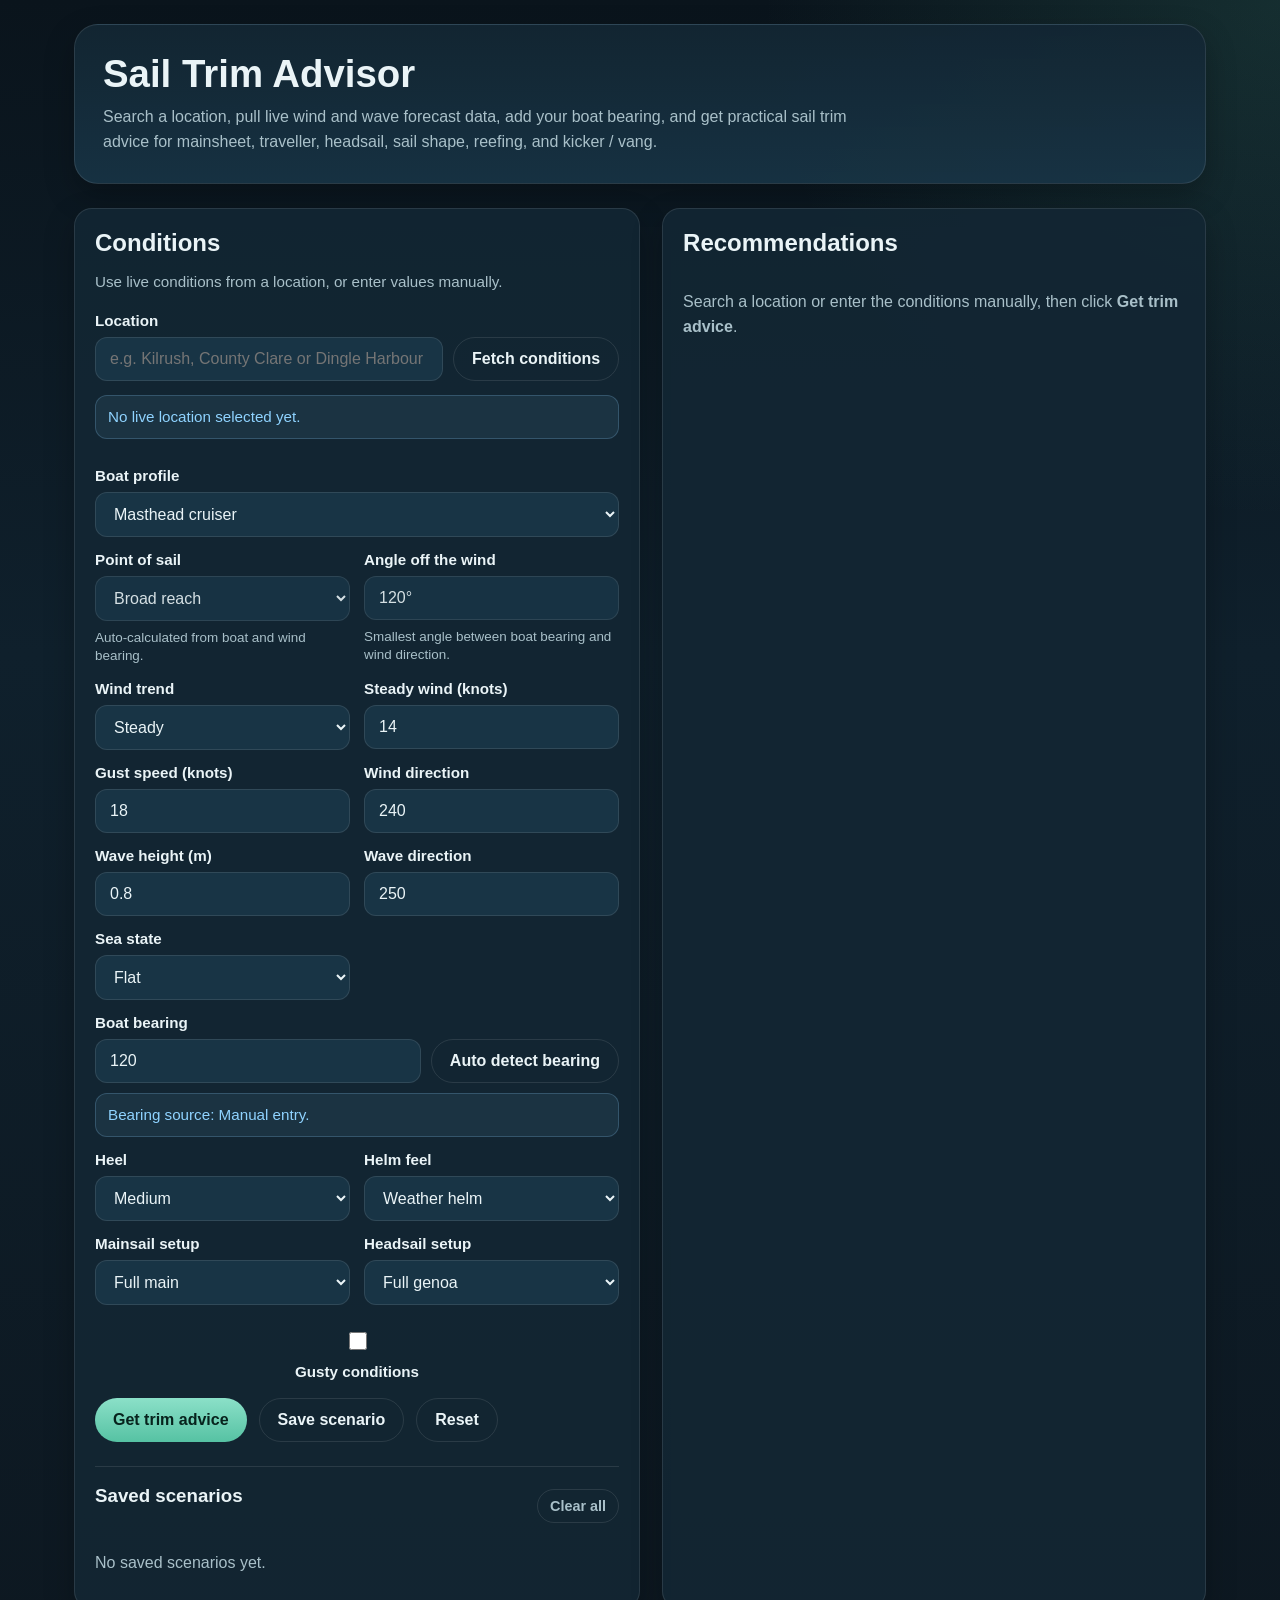
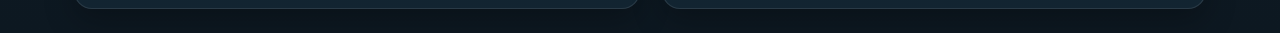
==== index.html @ fab93f3a "Initial commit" ====
<!DOCTYPE html>
<html lang="en">
<head>
  <meta charset="UTF-8" />
  <meta name="viewport" content="width=device-width, initial-scale=1.0" />
  <title>Sail Trim Advisor</title>
  <link rel="stylesheet" href="style.css" />
</head>
<body>
  <div class="container">
    <section class="hero">
      <h1>Sail Trim Advisor</h1>
      <p>
        Search a location, pull live wind and wave forecast data, add your boat bearing,
        and get practical sail trim advice for mainsheet, traveller, headsail, sail shape,
        reefing, and kicker / vang.
      </p>
    </section>

    <main class="grid">
      <section class="panel">
        <h2>Conditions</h2>
        <p class="helper">
          Use live conditions from a location, or enter values manually.
        </p>

        <form id="trimForm">
          <div class="form-grid">
            <div class="field full location-field">
              <label for="locationQuery">Location</label>
              <div class="inline-input-row">
                <input
                  id="locationQuery"
                  type="text"
                  placeholder="e.g. Kilrush, County Clare or Dingle Harbour"
                  autocomplete="off"
                  spellcheck="false"
                />
                <button class="btn-secondary fetch-btn" type="button" id="fetchConditionsBtn">
                  Fetch conditions
                </button>
              </div>
              <div id="locationSuggestions" class="suggestions hidden"></div>
            </div>

            <div class="field full">
              <div id="locationStatus" class="status-text">
                No live location selected yet.
              </div>
            </div>

            <div class="field full">
              <div id="liveConditionsCard" class="live-conditions-card hidden">
                <div class="live-conditions-header">
                  <h3>Live conditions</h3>
                  <div id="liveConditionsPlace" class="live-place"></div>
                </div>

                <div class="live-conditions-grid">
                  <div class="mini-card">
                    <div class="label">Steady wind</div>
                    <div id="liveWindSpeed" class="value">--</div>
                  </div>
                  <div class="mini-card">
                    <div class="label">Gusts</div>
                    <div id="liveGustSpeed" class="value">--</div>
                  </div>
                  <div class="mini-card">
                    <div class="label">Wind direction</div>
                    <div id="liveWindDirection" class="value">--</div>
                  </div>
                  <div class="mini-card">
                    <div class="label">Wave height</div>
                    <div id="liveWaveHeight" class="value">--</div>
                  </div>
                  <div class="mini-card">
                    <div class="label">Wave direction</div>
                    <div id="liveWaveDirection" class="value">--</div>
                  </div>
                  <div class="mini-card">
                    <div class="label">Sea state</div>
                    <div id="liveSeaState" class="value">--</div>
                  </div>

                  <div class="mini-card">
                    <div class="label">Boat bearing</div>
                    <div id="liveBoatBearing" class="value">--</div>
                    <div id="liveBearingSource" class="mini-subvalue">Source: --</div>
                  </div>
                  <div class="mini-card">
                    <div class="label">Sea relationship</div>
                    <div id="liveSeaRelationship" class="value">--</div>
                  </div>
                  <div class="mini-card">
                    <div class="label">Sea on boat</div>
                    <div id="liveSeaAngle" class="value">--</div>
                  </div>

                  <div class="mini-card compass-card">
                    <div class="label">Direction view</div>
                    <div id="liveDirectionCompass" class="compass-wrap"></div>
                  </div>
                </div>

                <div id="liveConditionsTime" class="live-time"></div>
              </div>
            </div>

            <div class="field full">
              <label for="boatProfile">Boat profile</label>
              <select id="boatProfile">
                <option value="masthead_cruiser">Masthead cruiser</option>
                <option value="fractional_rig">Fractional rig</option>
                <option value="trapper_501">Trapper 501</option>
              </select>
            </div>

            <div class="field">
              <label for="pointOfSail">Point of sail</label>
              <select id="pointOfSail" required disabled>
                <option value="in_irons">In Irons</option>
                <option value="close_hauled">Close-hauled</option>
                <option value="close_reach">Close reach</option>
                <option value="beam_reach">Beam reach</option>
                <option value="broad_reach">Broad reach</option>
                <option value="run">Run</option>
              </select>
              <div class="auto-field-note">Auto-calculated from boat and wind bearing.</div>
            </div>

            <div class="field">
              <label for="pointOfSailAngle">Angle off the wind</label>
              <input id="pointOfSailAngle" type="text" value="--" disabled />
              <div class="auto-field-note">Smallest angle between boat bearing and wind direction.</div>
            </div>

            <div class="field">
              <label for="windTrend">Wind trend</label>
              <select id="windTrend">
                <option value="steady">Steady</option>
                <option value="building">Building</option>
                <option value="easing">Easing</option>
              </select>
            </div>

            <div class="field">
              <label for="windSpeed">Steady wind (knots)</label>
              <input id="windSpeed" type="number" min="0" max="60" step="1" value="14" required />
            </div>

            <div class="field">
              <label for="gustSpeed">Gust speed (knots)</label>
              <input id="gustSpeed" type="number" min="0" max="70" step="1" value="18" required />
            </div>

            <div class="field">
              <label for="windDirection">Wind direction</label>
              <input id="windDirection" type="number" min="0" max="360" step="1" value="240" />
            </div>

            <div class="field">
              <label for="waveHeight">Wave height (m)</label>
              <input id="waveHeight" type="number" min="0" max="20" step="0.1" value="0.8" />
            </div>

            <div class="field">
              <label for="waveDirection">Wave direction</label>
              <input id="waveDirection" type="number" min="0" max="360" step="1" value="250" />
            </div>

            <div class="field">
              <label for="seaState">Sea state</label>
              <select id="seaState">
                <option value="flat">Flat</option>
                <option value="chop">Slight chop</option>
                <option value="rough">Rough</option>
              </select>
            </div>

            <div class="field full">
              <label for="boatBearing">Boat bearing</label>
              <div class="inline-input-row">
                <input id="boatBearing" type="number" min="0" max="360" step="1" value="120" />
                <button class="btn-secondary fetch-btn" type="button" id="detectBearingBtn">
                  Auto detect bearing
                </button>
              </div>
              <div id="bearingStatus" class="status-text bearing-status">
                Bearing source: Manual entry.
              </div>
            </div>

            <div class="field">
              <label for="heel">Heel</label>
              <select id="heel">
                <option value="low">Low</option>
                <option value="medium" selected>Medium</option>
                <option value="high">High</option>
              </select>
            </div>

            <div class="field">
              <label for="helm">Helm feel</label>
              <select id="helm">
                <option value="neutral">Neutral</option>
                <option value="weather" selected>Weather helm</option>
                <option value="lee">Lee helm</option>
              </select>
            </div>

            <div class="field">
              <label for="mainsailSetup">Mainsail setup</label>
              <select id="mainsailSetup">
                <option value="full">Full main</option>
                <option value="reef1">1 reef</option>
                <option value="reef2">2 reefs</option>
              </select>
            </div>

            <div class="field">
              <label for="headsailSetup">Headsail setup</label>
              <select id="headsailSetup">
                <option value="genoa_full">Full genoa</option>
                <option value="genoa_partial">Partly furled genoa</option>
                <option value="jib">Jib</option>
              </select>
            </div>

            <div class="field full checkbox-row">
              <input id="gusty" type="checkbox" />
              <label for="gusty">Gusty conditions</label>
            </div>
          </div>

          <div class="actions">
            <button class="btn-primary" type="submit">Get trim advice</button>
            <button class="btn-secondary" type="button" id="saveScenarioBtn">Save scenario</button>
            <button class="btn-secondary" type="button" id="resetBtn">Reset</button>
          </div>
        </form>

        <section class="saved-panel">
          <div class="saved-header">
            <h3>Saved scenarios</h3>
            <button class="btn-inline" type="button" id="clearScenariosBtn">Clear all</button>
          </div>
          <div id="savedScenarios" class="saved-list empty-state">No saved scenarios yet.</div>
        </section>
      </section>

      <section class="panel" id="resultsPanel">
        <h2>Recommendations</h2>
        <div id="results" class="empty-state">
          Search a location or enter the conditions manually, then click
          <strong>Get trim advice</strong>.
        </div>
      </section>
    </main>
  </div>

  <!-- <script src="script.js"></script> -->
  <script src="script.js?v=2"></script>
</body>
</html>
---- style.css ----
:root {
  --bg: #0b1720;
  --panel: #132633;
  --panel-2: #183445;
  --text: #eaf4f7;
  --muted: #a9c0c9;
  --accent: #56c2a3;
  --accent-2: #8be0c8;
  --accent-3: #d8fff2;
  --warn: #ffd166;
  --danger: #ff7b7b;
  --info: #8fd3ff;
  --wave: #8fd3ff;
  --boat: #ffd166;
  --border: rgba(255, 255, 255, 0.1);
  --shadow: 0 12px 30px rgba(0, 0, 0, 0.25);
  --radius: 18px;
}

* {
  box-sizing: border-box;
}

body {
  margin: 0;
  font-family: Arial, Helvetica, sans-serif;
  background:
    radial-gradient(circle at top right, rgba(86, 194, 163, 0.15), transparent 25%),
    linear-gradient(180deg, #0a141c, #0f202c 40%, #0d1821 100%);
  color: var(--text);
  min-height: 100vh;
}

.container {
  max-width: 1180px;
  margin: 0 auto;
  padding: 24px;
}

.hero {
  margin-bottom: 24px;
  padding: 28px;
  border: 1px solid var(--border);
  border-radius: 24px;
  background: linear-gradient(180deg, rgba(19, 38, 51, 0.95), rgba(24, 52, 69, 0.92));
  box-shadow: var(--shadow);
}

.hero h1 {
  margin: 0 0 10px;
  font-size: clamp(1.9rem, 3vw, 2.9rem);
  line-height: 1.1;
}

.hero p {
  margin: 0;
  color: var(--muted);
  max-width: 760px;
  line-height: 1.55;
}

.grid {
  display: grid;
  grid-template-columns: 1.02fr 0.98fr;
  gap: 22px;
}

.panel {
  background: rgba(19, 38, 51, 0.92);
  border: 1px solid var(--border);
  border-radius: var(--radius);
  box-shadow: var(--shadow);
  padding: 20px;
}

.panel h2,
.panel h3 {
  margin-top: 0;
}

.helper {
  color: var(--muted);
  margin-top: -6px;
  margin-bottom: 18px;
  font-size: 0.95rem;
  line-height: 1.5;
}

.form-grid {
  display: grid;
  grid-template-columns: repeat(2, minmax(0, 1fr));
  gap: 14px;
}

.field {
  display: flex;
  flex-direction: column;
  gap: 8px;
}

.field.full {
  grid-column: 1 / -1;
}

label {
  font-weight: 700;
  font-size: 0.95rem;
}

select,
input[type="number"],
input[type="text"] {
  width: 100%;
  padding: 12px 14px;
  border-radius: 12px;
  border: 1px solid var(--border);
  background: var(--panel-2);
  color: var(--text);
  font-size: 1rem;
}

select:focus,
input:focus,
button:focus {
  outline: 2px solid var(--accent-2);
  outline-offset: 2px;
}

.inline-input-row {
  display: grid;
  grid-template-columns: 1fr auto;
  gap: 10px;
}

.fetch-btn {
  white-space: nowrap;
}

.location-field {
  position: relative;
}

.suggestions {
  margin-top: 8px;
  border: 1px solid var(--border);
  background: var(--panel-2);
  border-radius: 14px;
  overflow: hidden;
  box-shadow: var(--shadow);
}

.suggestion-item {
  width: 100%;
  text-align: left;
  padding: 12px 14px;
  background: transparent;
  border: 0;
  border-bottom: 1px solid rgba(255,255,255,0.06);
  color: var(--text);
  cursor: pointer;
  font: inherit;
  border-radius: 0;
}

.suggestion-item:last-child {
  border-bottom: 0;
}

.suggestion-item:hover,
.suggestion-item:focus {
  background: rgba(255,255,255,0.06);
  outline: none;
}

.suggestion-main {
  font-weight: 700;
  display: block;
}

.suggestion-sub {
  display: block;
  color: var(--muted);
  font-size: 0.88rem;
  margin-top: 4px;
}

.status-text {
  padding: 10px 12px;
  border-radius: 12px;
  border: 1px solid rgba(143, 211, 255, 0.22);
  background: rgba(143, 211, 255, 0.08);
  color: var(--info);
  line-height: 1.45;
  font-size: 0.95rem;
}

.bearing-status {
  margin-top: 2px;
}

.live-conditions-card {
  margin-top: 2px;
  padding: 14px;
  border-radius: 16px;
  border: 1px solid rgba(86, 194, 163, 0.2);
  background: linear-gradient(180deg, rgba(86,194,163,0.08), rgba(255,255,255,0.03));
}

.hidden {
  display: none;
}

.live-conditions-header {
  display: flex;
  justify-content: space-between;
  gap: 12px;
  align-items: flex-start;
  margin-bottom: 12px;
}

.live-conditions-header h3 {
  margin: 0;
  font-size: 1rem;
}

.live-place {
  color: var(--accent-3);
  font-size: 0.92rem;
  text-align: right;
}

.live-conditions-grid {
  display: grid;
  grid-template-columns: repeat(3, minmax(0, 1fr));
  gap: 10px;
}

.live-time {
  margin-top: 12px;
  color: var(--muted);
  font-size: 0.9rem;
  line-height: 1.45;
}

.mini-subvalue {
  margin-top: 6px;
  color: var(--muted);
  font-size: 0.82rem;
  line-height: 1.4;
}

.checkbox-row {
  display: flex;
  align-items: center;
  gap: 10px;
  padding-top: 10px;
}

.checkbox-row label {
  margin: 0;
}

input[type="checkbox"] {
  width: 18px;
  height: 18px;
  accent-color: var(--accent);
}

.actions {
  display: flex;
  gap: 12px;
  margin-top: 18px;
  flex-wrap: wrap;
}

button {
  border: 0;
  border-radius: 999px;
  padding: 12px 18px;
  font-size: 1rem;
  font-weight: 700;
  cursor: pointer;
  transition: transform 0.15s ease, opacity 0.15s ease, background 0.15s ease;
}

button:hover {
  transform: translateY(-1px);
}

button:active {
  transform: translateY(0);
}

button:disabled {
  opacity: 0.7;
  cursor: wait;
}

.btn-primary {
  background: linear-gradient(180deg, var(--accent-2), var(--accent));
  color: #07231d;
}

.btn-secondary {
  background: transparent;
  color: var(--text);
  border: 1px solid var(--border);
}

.btn-inline {
  padding: 8px 12px;
  font-size: 0.9rem;
  background: transparent;
  color: var(--muted);
  border: 1px solid var(--border);
}

.empty-state {
  color: var(--muted);
  line-height: 1.6;
  padding: 12px 0;
}

.form-error {
  margin-top: 16px;
  margin-bottom: 4px;
  padding: 12px 14px;
  border-radius: 12px;
  border: 1px solid rgba(255, 123, 123, 0.35);
  background: rgba(255, 123, 123, 0.12);
  color: #ffd0d0;
  font-weight: 700;
  line-height: 1.45;
}

.summary-cards {
  display: grid;
  grid-template-columns: repeat(4, minmax(0, 1fr));
  gap: 12px;
  margin-bottom: 18px;
}

.mini-card {
  background: rgba(255, 255, 255, 0.04);
  border: 1px solid var(--border);
  border-radius: 14px;
  padding: 14px;
}

.mini-card .label {
  color: var(--muted);
  font-size: 0.82rem;
  margin-bottom: 6px;
  text-transform: uppercase;
  letter-spacing: 0.05em;
}

.mini-card .value {
  font-size: 1rem;
  font-weight: 700;
  line-height: 1.4;
}

.pill {
  display: inline-flex;
  align-items: center;
  gap: 8px;
  border-radius: 999px;
  padding: 8px 12px;
  font-size: 0.92rem;
  font-weight: 700;
  margin-bottom: 14px;
}

.pill.safe {
  background: rgba(86, 194, 163, 0.15);
  color: var(--accent-2);
}

.pill.warn {
  background: rgba(255, 209, 102, 0.14);
  color: var(--warn);
}

.pill.danger {
  background: rgba(255, 123, 123, 0.16);
  color: var(--danger);
}

.section {
  margin-top: 18px;
  padding-top: 18px;
  border-top: 1px solid var(--border);
}

.section h3 {
  margin: 0 0 12px;
  font-size: 1.05rem;
}

.diagram-card {
  background: linear-gradient(180deg, rgba(255,255,255,0.04), rgba(255,255,255,0.02));
  border: 1px solid var(--border);
  border-radius: 16px;
  padding: 14px;
}

.diagram-wrap {
  display: grid;
  place-items: center;
  background: linear-gradient(180deg, rgba(9, 24, 33, 0.8), rgba(11, 23, 32, 0.6));
  border: 1px solid var(--border);
  border-radius: 14px;
  padding: 10px;
  overflow: hidden;
}

.diagram-caption {
  margin-top: 12px;
  color: var(--muted);
  line-height: 1.5;
  font-size: 0.95rem;
}

.action-grid {
  display: grid;
  gap: 12px;
}

.action-card {
  background: linear-gradient(180deg, rgba(255,255,255,0.05), rgba(255,255,255,0.03));
  border: 1px solid var(--border);
  border-radius: 16px;
  padding: 14px;
}

.action-card-top {
  display: flex;
  justify-content: space-between;
  gap: 10px;
  align-items: flex-start;
  margin-bottom: 8px;
}

.action-control {
  font-size: 1rem;
  font-weight: 700;
}

.action-priority {
  font-size: 0.82rem;
  font-weight: 700;
  color: var(--accent-3);
  background: rgba(86, 194, 163, 0.12);
  border: 1px solid rgba(86, 194, 163, 0.2);
  padding: 4px 8px;
  border-radius: 999px;
  white-space: nowrap;
}

.action-main {
  font-size: 1rem;
  font-weight: 700;
  margin-bottom: 6px;
}

.action-detail {
  color: var(--muted);
  line-height: 1.5;
  font-size: 0.95rem;
}

.note-grid {
  display: grid;
  gap: 12px;
}

.note-card {
  background: rgba(255, 255, 255, 0.04);
  border: 1px solid var(--border);
  border-radius: 16px;
  padding: 14px;
}

.note-card h4 {
  margin: 0 0 8px;
  font-size: 0.98rem;
}

.note-card p {
  margin: 0;
  color: var(--muted);
  line-height: 1.55;
}

ul.result-list {
  margin: 0;
  padding-left: 20px;
  display: grid;
  gap: 10px;
}

.result-list li {
  line-height: 1.55;
}

.saved-panel {
  margin-top: 24px;
  padding-top: 18px;
  border-top: 1px solid var(--border);
}

.saved-header {
  display: flex;
  align-items: center;
  justify-content: space-between;
  gap: 12px;
  margin-bottom: 12px;
}

.saved-list {
  display: grid;
  gap: 10px;
}

.saved-item {
  border: 1px solid var(--border);
  border-radius: 14px;
  padding: 12px;
  background: rgba(255, 255, 255, 0.04);
}

.saved-item-title {
  font-weight: 700;
  margin-bottom: 6px;
}

.saved-item-meta {
  color: var(--muted);
  font-size: 0.92rem;
  line-height: 1.5;
  margin-bottom: 10px;
}

.saved-item-actions {
  display: flex;
  gap: 8px;
  flex-wrap: wrap;
}

.saved-item-actions button {
  padding: 8px 12px;
  font-size: 0.9rem;
}

.footer-tip {
  margin-top: 20px;
  padding: 14px;
  border-radius: 14px;
  background: rgba(255, 255, 255, 0.04);
  border: 1px solid var(--border);
  color: var(--muted);
  line-height: 1.55;
}

.disclaimer {
  margin-top: 20px;
  font-size: 0.9rem;
  color: var(--muted);
  line-height: 1.5;
}

.compass-card {
  grid-column: span 3;
}

.compass-wrap {
  display: grid;
  place-items: center;
  min-height: 230px;
  margin-top: 6px;
}

.compass-svg {
  width: 100%;
  max-width: 280px;
  height: auto;
  display: block;
}

.compass-key {
  display: flex;
  justify-content: center;
  gap: 14px;
  flex-wrap: wrap;
  margin-top: 10px;
  font-size: 0.85rem;
  color: var(--muted);
}

.compass-key-item {
  display: inline-flex;
  align-items: center;
  gap: 6px;
}

.compass-dot {
  width: 10px;
  height: 10px;
  border-radius: 999px;
  display: inline-block;
}

.compass-dot.wind {
  background: var(--accent-2);
}

.compass-dot.wave {
  background: var(--wave);
}

.compass-dot.boat {
  background: var(--boat);
}

.auto-field-note {
  color: var(--muted);
  font-size: 0.84rem;
  line-height: 1.4;
}

select:disabled,
input:disabled {
  opacity: 0.9;
  cursor: not-allowed;
}

@media (max-width: 920px) {
  .grid,
  .form-grid,
  .summary-cards,
  .live-conditions-grid {
    grid-template-columns: 1fr;
  }

  .inline-input-row {
    grid-template-columns: 1fr;
  }

  .live-conditions-header {
    flex-direction: column;
  }

  .live-place {
    text-align: left;
  }

  .compass-card {
    grid-column: span 1;
  }

  .container {
    padding: 16px;
  }
}
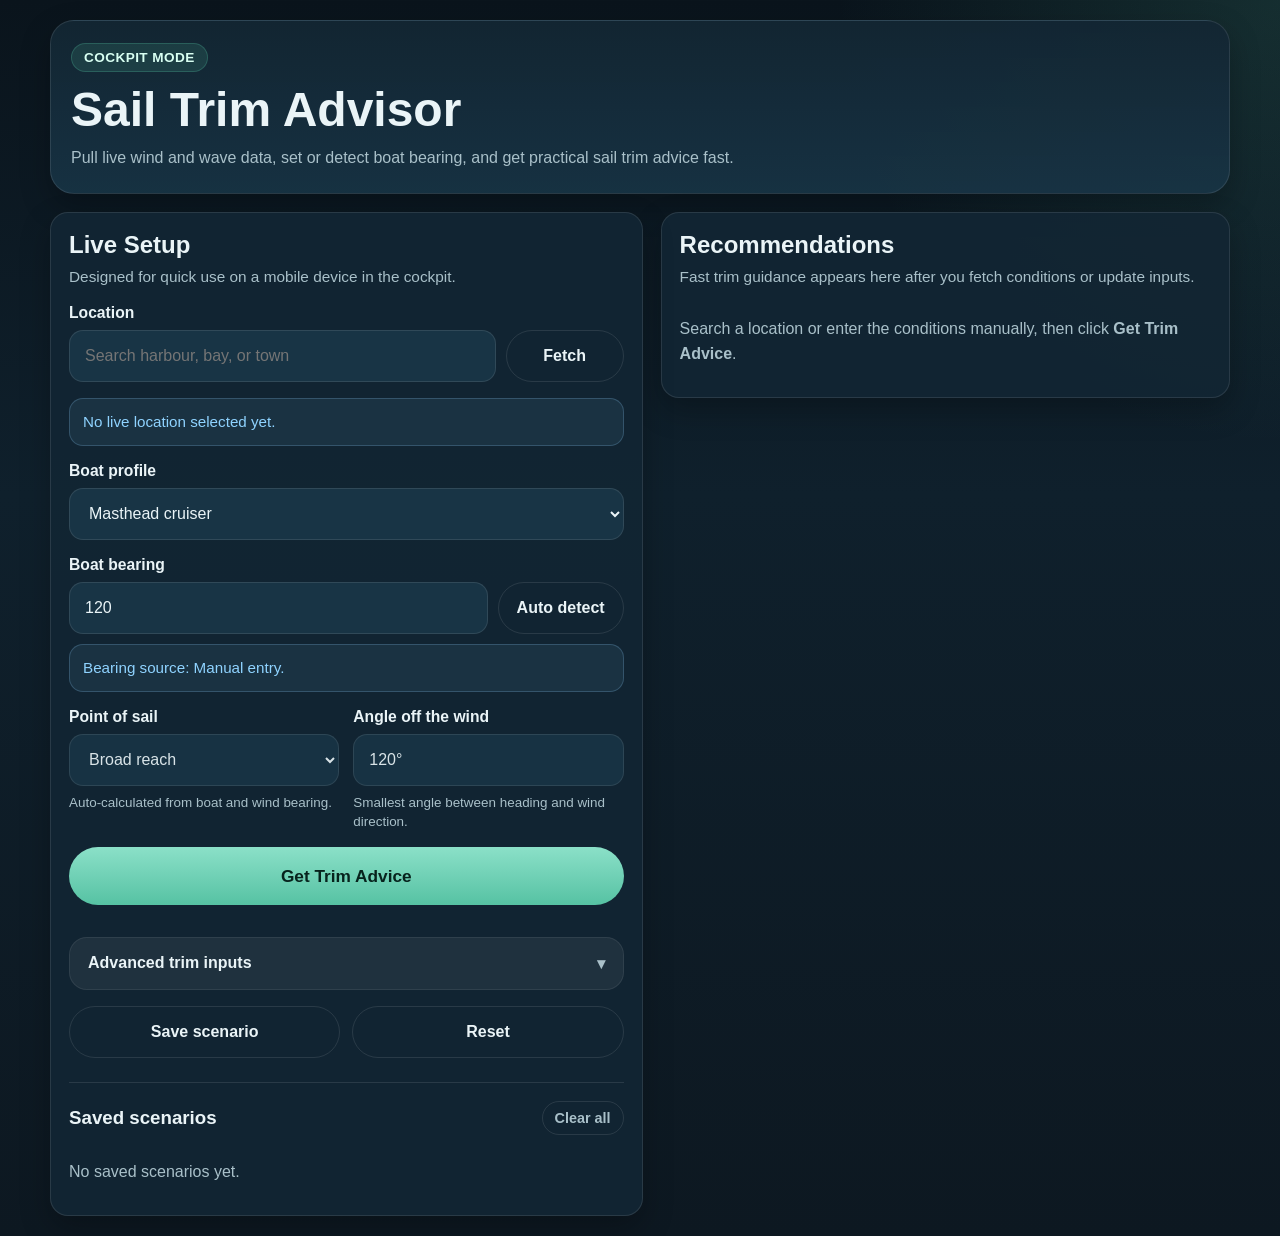
==== commit 958c8582: "Added Sail diagram" ====
--- a/index.html
+++ b/index.html
@@ -9,35 +9,36 @@
 <body>
   <div class="container">
     <section class="hero">
+      <div class="hero-badge">Cockpit Mode</div>
       <h1>Sail Trim Advisor</h1>
       <p>
-        Search a location, pull live wind and wave forecast data, add your boat bearing,
-        and get practical sail trim advice for mainsheet, traveller, headsail, sail shape,
-        reefing, and kicker / vang.
+        Pull live wind and wave data, set or detect boat bearing, and get practical sail trim advice fast.
       </p>
     </section>
 
-    <main class="grid">
-      <section class="panel">
-        <h2>Conditions</h2>
-        <p class="helper">
-          Use live conditions from a location, or enter values manually.
-        </p>
+    <main class="cockpit-layout">
+      <section class="panel panel-primary">
+        <div class="panel-header">
+          <h2>Live Setup</h2>
+          <p class="helper">
+            Designed for quick use on a mobile device in the cockpit.
+          </p>
+        </div>
 
         <form id="trimForm">
-          <div class="form-grid">
+          <div class="cockpit-stack">
             <div class="field full location-field">
               <label for="locationQuery">Location</label>
               <div class="inline-input-row">
                 <input
                   id="locationQuery"
                   type="text"
-                  placeholder="e.g. Kilrush, County Clare or Dingle Harbour"
+                  placeholder="Search harbour, bay, or town"
                   autocomplete="off"
                   spellcheck="false"
                 />
                 <button class="btn-secondary fetch-btn" type="button" id="fetchConditionsBtn">
-                  Fetch conditions
+                  Fetch
                 </button>
               </div>
               <div id="locationSuggestions" class="suggestions hidden"></div>
@@ -46,63 +47,6 @@
             <div class="field full">
               <div id="locationStatus" class="status-text">
                 No live location selected yet.
-              </div>
-            </div>
-
-            <div class="field full">
-              <div id="liveConditionsCard" class="live-conditions-card hidden">
-                <div class="live-conditions-header">
-                  <h3>Live conditions</h3>
-                  <div id="liveConditionsPlace" class="live-place"></div>
-                </div>
-
-                <div class="live-conditions-grid">
-                  <div class="mini-card">
-                    <div class="label">Steady wind</div>
-                    <div id="liveWindSpeed" class="value">--</div>
-                  </div>
-                  <div class="mini-card">
-                    <div class="label">Gusts</div>
-                    <div id="liveGustSpeed" class="value">--</div>
-                  </div>
-                  <div class="mini-card">
-                    <div class="label">Wind direction</div>
-                    <div id="liveWindDirection" class="value">--</div>
-                  </div>
-                  <div class="mini-card">
-                    <div class="label">Wave height</div>
-                    <div id="liveWaveHeight" class="value">--</div>
-                  </div>
-                  <div class="mini-card">
-                    <div class="label">Wave direction</div>
-                    <div id="liveWaveDirection" class="value">--</div>
-                  </div>
-                  <div class="mini-card">
-                    <div class="label">Sea state</div>
-                    <div id="liveSeaState" class="value">--</div>
-                  </div>
-
-                  <div class="mini-card">
-                    <div class="label">Boat bearing</div>
-                    <div id="liveBoatBearing" class="value">--</div>
-                    <div id="liveBearingSource" class="mini-subvalue">Source: --</div>
-                  </div>
-                  <div class="mini-card">
-                    <div class="label">Sea relationship</div>
-                    <div id="liveSeaRelationship" class="value">--</div>
-                  </div>
-                  <div class="mini-card">
-                    <div class="label">Sea on boat</div>
-                    <div id="liveSeaAngle" class="value">--</div>
-                  </div>
-
-                  <div class="mini-card compass-card">
-                    <div class="label">Direction view</div>
-                    <div id="liveDirectionCompass" class="compass-wrap"></div>
-                  </div>
-                </div>
-
-                <div id="liveConditionsTime" class="live-time"></div>
               </div>
             </div>
 
@@ -115,74 +59,12 @@
               </select>
             </div>
 
-            <div class="field">
-              <label for="pointOfSail">Point of sail</label>
-              <select id="pointOfSail" required disabled>
-                <option value="in_irons">In Irons</option>
-                <option value="close_hauled">Close-hauled</option>
-                <option value="close_reach">Close reach</option>
-                <option value="beam_reach">Beam reach</option>
-                <option value="broad_reach">Broad reach</option>
-                <option value="run">Run</option>
-              </select>
-              <div class="auto-field-note">Auto-calculated from boat and wind bearing.</div>
-            </div>
-
-            <div class="field">
-              <label for="pointOfSailAngle">Angle off the wind</label>
-              <input id="pointOfSailAngle" type="text" value="--" disabled />
-              <div class="auto-field-note">Smallest angle between boat bearing and wind direction.</div>
-            </div>
-
-            <div class="field">
-              <label for="windTrend">Wind trend</label>
-              <select id="windTrend">
-                <option value="steady">Steady</option>
-                <option value="building">Building</option>
-                <option value="easing">Easing</option>
-              </select>
-            </div>
-
-            <div class="field">
-              <label for="windSpeed">Steady wind (knots)</label>
-              <input id="windSpeed" type="number" min="0" max="60" step="1" value="14" required />
-            </div>
-
-            <div class="field">
-              <label for="gustSpeed">Gust speed (knots)</label>
-              <input id="gustSpeed" type="number" min="0" max="70" step="1" value="18" required />
-            </div>
-
-            <div class="field">
-              <label for="windDirection">Wind direction</label>
-              <input id="windDirection" type="number" min="0" max="360" step="1" value="240" />
-            </div>
-
-            <div class="field">
-              <label for="waveHeight">Wave height (m)</label>
-              <input id="waveHeight" type="number" min="0" max="20" step="0.1" value="0.8" />
-            </div>
-
-            <div class="field">
-              <label for="waveDirection">Wave direction</label>
-              <input id="waveDirection" type="number" min="0" max="360" step="1" value="250" />
-            </div>
-
-            <div class="field">
-              <label for="seaState">Sea state</label>
-              <select id="seaState">
-                <option value="flat">Flat</option>
-                <option value="chop">Slight chop</option>
-                <option value="rough">Rough</option>
-              </select>
-            </div>
-
             <div class="field full">
               <label for="boatBearing">Boat bearing</label>
               <div class="inline-input-row">
                 <input id="boatBearing" type="number" min="0" max="360" step="1" value="120" />
                 <button class="btn-secondary fetch-btn" type="button" id="detectBearingBtn">
-                  Auto detect bearing
+                  Auto detect
                 </button>
               </div>
               <div id="bearingStatus" class="status-text bearing-status">
@@ -190,52 +72,190 @@
               </div>
             </div>
 
-            <div class="field">
-              <label for="heel">Heel</label>
-              <select id="heel">
-                <option value="low">Low</option>
-                <option value="medium" selected>Medium</option>
-                <option value="high">High</option>
-              </select>
-            </div>
-
-            <div class="field">
-              <label for="helm">Helm feel</label>
-              <select id="helm">
-                <option value="neutral">Neutral</option>
-                <option value="weather" selected>Weather helm</option>
-                <option value="lee">Lee helm</option>
-              </select>
-            </div>
-
-            <div class="field">
-              <label for="mainsailSetup">Mainsail setup</label>
-              <select id="mainsailSetup">
-                <option value="full">Full main</option>
-                <option value="reef1">1 reef</option>
-                <option value="reef2">2 reefs</option>
-              </select>
-            </div>
-
-            <div class="field">
-              <label for="headsailSetup">Headsail setup</label>
-              <select id="headsailSetup">
-                <option value="genoa_full">Full genoa</option>
-                <option value="genoa_partial">Partly furled genoa</option>
-                <option value="jib">Jib</option>
-              </select>
-            </div>
-
-            <div class="field full checkbox-row">
-              <input id="gusty" type="checkbox" />
-              <label for="gusty">Gusty conditions</label>
-            </div>
-          </div>
-
-          <div class="actions">
-            <button class="btn-primary" type="submit">Get trim advice</button>
-            <button class="btn-secondary" type="button" id="saveScenarioBtn">Save scenario</button>
-            <button class="btn-secondary" type="button" id="resetBtn">Reset</button>
+            <div class="quick-read-grid">
+              <div class="field">
+                <label for="pointOfSail">Point of sail</label>
+                <select id="pointOfSail" required disabled>
+                  <option value="in_irons">In Irons</option>
+                  <option value="close_hauled">Close-hauled</option>
+                  <option value="close_reach">Close reach</option>
+                  <option value="beam_reach">Beam reach</option>
+                  <option value="broad_reach">Broad reach</option>
+                  <option value="run">Run</option>
+                </select>
+                <div class="auto-field-note">Auto-calculated from boat and wind bearing.</div>
+              </div>
+
+              <div class="field">
+                <label for="pointOfSailAngle">Angle off the wind</label>
+                <input id="pointOfSailAngle" type="text" value="--" disabled />
+                <div class="auto-field-note">Smallest angle between heading and wind direction.</div>
+              </div>
+            </div>
+
+            <div class="field full">
+              <button class="btn-primary btn-large" type="submit">Get Trim Advice</button>
+            </div>
+
+            <div class="field full">
+              <div id="liveConditionsCard" class="live-conditions-card hidden">
+                <div class="live-conditions-header">
+                  <div>
+                    <h3>Live conditions</h3>
+                    <div id="liveConditionsPlace" class="live-place"></div>
+                  </div>
+                  <div id="liveConditionsTime" class="live-time"></div>
+                </div>
+
+                <div class="live-conditions-grid cockpit-live-grid">
+                  <div class="mini-card live-key-card">
+                    <div class="label">Steady wind</div>
+                    <div id="liveWindSpeed" class="value big-value">--</div>
+                  </div>
+
+                  <div class="mini-card live-key-card">
+                    <div class="label">Gusts</div>
+                    <div id="liveGustSpeed" class="value big-value">--</div>
+                  </div>
+
+                  <div class="mini-card live-key-card">
+                    <div class="label">Wind direction</div>
+                    <div id="liveWindDirection" class="value">--</div>
+                  </div>
+
+                  <div class="mini-card live-key-card">
+                    <div class="label">Wave height</div>
+                    <div id="liveWaveHeight" class="value big-value">--</div>
+                  </div>
+
+                  <div class="mini-card live-key-card">
+                    <div class="label">Wave direction</div>
+                    <div id="liveWaveDirection" class="value">--</div>
+                  </div>
+
+                  <div class="mini-card live-key-card">
+                    <div class="label">Sea state</div>
+                    <div id="liveSeaState" class="value">--</div>
+                  </div>
+
+                  <div class="mini-card live-key-card">
+                    <div class="label">Boat bearing</div>
+                    <div id="liveBoatBearing" class="value">--</div>
+                    <div id="liveBearingSource" class="mini-subvalue">Source: --</div>
+                  </div>
+
+                  <div class="mini-card live-key-card">
+                    <div class="label">Sea relationship</div>
+                    <div id="liveSeaRelationship" class="value">--</div>
+                  </div>
+
+                  <div class="mini-card live-key-card">
+                    <div class="label">Sea on boat</div>
+                    <div id="liveSeaAngle" class="value">--</div>
+                  </div>
+
+                  <div class="mini-card compass-card">
+                    <div class="label">Direction view</div>
+                    <div id="liveDirectionCompass" class="compass-wrap"></div>
+                  </div>
+                </div>
+              </div>
+            </div>
+
+            <details class="advanced-panel">
+              <summary>Advanced trim inputs</summary>
+
+              <div class="advanced-grid">
+                <div class="field">
+                  <label for="windTrend">Wind trend</label>
+                  <select id="windTrend">
+                    <option value="steady">Steady</option>
+                    <option value="building">Building</option>
+                    <option value="easing">Easing</option>
+                  </select>
+                </div>
+
+                <div class="field">
+                  <label for="windSpeed">Steady wind (knots)</label>
+                  <input id="windSpeed" type="number" min="0" max="60" step="1" value="14" required />
+                </div>
+
+                <div class="field">
+                  <label for="gustSpeed">Gust speed (knots)</label>
+                  <input id="gustSpeed" type="number" min="0" max="70" step="1" value="18" required />
+                </div>
+
+                <div class="field">
+                  <label for="windDirection">Wind direction</label>
+                  <input id="windDirection" type="number" min="0" max="360" step="1" value="240" />
+                </div>
+
+                <div class="field">
+                  <label for="waveHeight">Wave height (m)</label>
+                  <input id="waveHeight" type="number" min="0" max="20" step="0.1" value="0.8" />
+                </div>
+
+                <div class="field">
+                  <label for="waveDirection">Wave direction</label>
+                  <input id="waveDirection" type="number" min="0" max="360" step="1" value="250" />
+                </div>
+
+                <div class="field">
+                  <label for="seaState">Sea state</label>
+                  <select id="seaState">
+                    <option value="flat">Flat</option>
+                    <option value="chop">Slight chop</option>
+                    <option value="rough">Rough</option>
+                  </select>
+                </div>
+
+                <div class="field">
+                  <label for="heel">Heel</label>
+                  <select id="heel">
+                    <option value="low">Low</option>
+                    <option value="medium" selected>Medium</option>
+                    <option value="high">High</option>
+                  </select>
+                </div>
+
+                <div class="field">
+                  <label for="helm">Helm feel</label>
+                  <select id="helm">
+                    <option value="neutral">Neutral</option>
+                    <option value="weather" selected>Weather helm</option>
+                    <option value="lee">Lee helm</option>
+                  </select>
+                </div>
+
+                <div class="field">
+                  <label for="mainsailSetup">Mainsail setup</label>
+                  <select id="mainsailSetup">
+                    <option value="full">Full main</option>
+                    <option value="reef1">1 reef</option>
+                    <option value="reef2">2 reefs</option>
+                  </select>
+                </div>
+
+                <div class="field">
+                  <label for="headsailSetup">Headsail setup</label>
+                  <select id="headsailSetup">
+                    <option value="genoa_full">Full genoa</option>
+                    <option value="genoa_partial">Partly furled genoa</option>
+                    <option value="jib">Jib</option>
+                  </select>
+                </div>
+
+                <div class="field full checkbox-row">
+                  <input id="gusty" type="checkbox" />
+                  <label for="gusty">Gusty conditions</label>
+                </div>
+              </div>
+            </details>
+
+            <div class="actions actions-secondary">
+              <button class="btn-secondary" type="button" id="saveScenarioBtn">Save scenario</button>
+              <button class="btn-secondary" type="button" id="resetBtn">Reset</button>
+            </div>
           </div>
         </form>
 
@@ -248,17 +268,22 @@
         </section>
       </section>
 
-      <section class="panel" id="resultsPanel">
-        <h2>Recommendations</h2>
+      <section class="panel panel-results" id="resultsPanel">
+        <div class="panel-header">
+          <h2>Recommendations</h2>
+          <p class="helper">
+            Fast trim guidance appears here after you fetch conditions or update inputs.
+          </p>
+        </div>
+
         <div id="results" class="empty-state">
           Search a location or enter the conditions manually, then click
-          <strong>Get trim advice</strong>.
+          <strong>Get Trim Advice</strong>.
         </div>
       </section>
     </main>
   </div>
 
-  <!-- <script src="script.js"></script> -->
-  <script src="script.js?v=2"></script>
+  <script src="script.js"></script>
 </body>
 </html>
--- a/style.css
+++ b/style.css
@@ -2,6 +2,7 @@
   --bg: #0b1720;
   --panel: #132633;
   --panel-2: #183445;
+  --panel-3: #10222e;
   --text: #eaf4f7;
   --muted: #a9c0c9;
   --accent: #56c2a3;
@@ -13,12 +14,18 @@
   --wave: #8fd3ff;
   --boat: #ffd166;
   --border: rgba(255, 255, 255, 0.1);
+  --border-strong: rgba(255, 255, 255, 0.16);
   --shadow: 0 12px 30px rgba(0, 0, 0, 0.25);
   --radius: 18px;
+  --radius-lg: 24px;
 }
 
 * {
   box-sizing: border-box;
+}
+
+html {
+  -webkit-text-size-adjust: 100%;
 }
 
 body {
@@ -32,24 +39,39 @@
 }
 
 .container {
-  max-width: 1180px;
+  max-width: 1220px;
   margin: 0 auto;
-  padding: 24px;
+  padding: 20px;
 }
 
 .hero {
-  margin-bottom: 24px;
-  padding: 28px;
-  border: 1px solid var(--border);
-  border-radius: 24px;
+  margin-bottom: 18px;
+  padding: 22px 20px;
+  border: 1px solid var(--border);
+  border-radius: var(--radius-lg);
   background: linear-gradient(180deg, rgba(19, 38, 51, 0.95), rgba(24, 52, 69, 0.92));
   box-shadow: var(--shadow);
 }
 
+.hero-badge {
+  display: inline-flex;
+  align-items: center;
+  padding: 6px 12px;
+  margin-bottom: 12px;
+  border-radius: 999px;
+  background: rgba(86, 194, 163, 0.14);
+  border: 1px solid rgba(86, 194, 163, 0.25);
+  color: var(--accent-3);
+  font-size: 0.85rem;
+  font-weight: 700;
+  letter-spacing: 0.03em;
+  text-transform: uppercase;
+}
+
 .hero h1 {
   margin: 0 0 10px;
-  font-size: clamp(1.9rem, 3vw, 2.9rem);
-  line-height: 1.1;
+  font-size: clamp(2rem, 4vw, 3rem);
+  line-height: 1.08;
 }
 
 .hero p {
@@ -57,45 +79,67 @@
   color: var(--muted);
   max-width: 760px;
   line-height: 1.55;
-}
-
-.grid {
-  display: grid;
-  grid-template-columns: 1.02fr 0.98fr;
-  gap: 22px;
+  font-size: 1rem;
+}
+
+.cockpit-layout {
+  display: grid;
+  grid-template-columns: minmax(0, 1.02fr) minmax(0, 0.98fr);
+  gap: 18px;
+  align-items: start;
 }
 
 .panel {
-  background: rgba(19, 38, 51, 0.92);
+  background: rgba(19, 38, 51, 0.94);
   border: 1px solid var(--border);
   border-radius: var(--radius);
   box-shadow: var(--shadow);
-  padding: 20px;
-}
-
-.panel h2,
-.panel h3 {
-  margin-top: 0;
+  padding: 18px;
+}
+
+.panel-primary {
+  position: relative;
+}
+
+.panel-header {
+  margin-bottom: 16px;
+}
+
+.panel-header h2,
+.panel-header h3 {
+  margin: 0 0 6px;
 }
 
 .helper {
   color: var(--muted);
-  margin-top: -6px;
-  margin-bottom: 18px;
-  font-size: 0.95rem;
+  margin: 0;
+  font-size: 0.96rem;
   line-height: 1.5;
 }
 
-.form-grid {
+.cockpit-stack {
+  display: grid;
+  gap: 16px;
+}
+
+.quick-read-grid {
   display: grid;
   grid-template-columns: repeat(2, minmax(0, 1fr));
   gap: 14px;
+}
+
+.advanced-grid {
+  display: grid;
+  grid-template-columns: repeat(2, minmax(0, 1fr));
+  gap: 14px;
+  margin-top: 14px;
 }
 
 .field {
   display: flex;
   flex-direction: column;
   gap: 8px;
+  min-width: 0;
 }
 
 .field.full {
@@ -104,15 +148,16 @@
 
 label {
   font-weight: 700;
-  font-size: 0.95rem;
+  font-size: 0.98rem;
 }
 
 select,
 input[type="number"],
 input[type="text"] {
   width: 100%;
-  padding: 12px 14px;
-  border-radius: 12px;
+  min-height: 52px;
+  padding: 13px 15px;
+  border-radius: 14px;
   border: 1px solid var(--border);
   background: var(--panel-2);
   color: var(--text);
@@ -121,19 +166,21 @@
 
 select:focus,
 input:focus,
-button:focus {
+button:focus,
+summary:focus {
   outline: 2px solid var(--accent-2);
   outline-offset: 2px;
 }
 
 .inline-input-row {
   display: grid;
-  grid-template-columns: 1fr auto;
+  grid-template-columns: minmax(0, 1fr) auto;
   gap: 10px;
 }
 
 .fetch-btn {
   white-space: nowrap;
+  min-width: 118px;
 }
 
 .location-field {
@@ -152,10 +199,10 @@
 .suggestion-item {
   width: 100%;
   text-align: left;
-  padding: 12px 14px;
+  padding: 14px 15px;
   background: transparent;
   border: 0;
-  border-bottom: 1px solid rgba(255,255,255,0.06);
+  border-bottom: 1px solid rgba(255, 255, 255, 0.06);
   color: var(--text);
   cursor: pointer;
   font: inherit;
@@ -168,13 +215,13 @@
 
 .suggestion-item:hover,
 .suggestion-item:focus {
-  background: rgba(255,255,255,0.06);
+  background: rgba(255, 255, 255, 0.06);
   outline: none;
 }
 
 .suggestion-main {
-  font-weight: 700;
   display: block;
+  font-weight: 700;
 }
 
 .suggestion-sub {
@@ -185,8 +232,8 @@
 }
 
 .status-text {
-  padding: 10px 12px;
-  border-radius: 12px;
+  padding: 12px 13px;
+  border-radius: 14px;
   border: 1px solid rgba(143, 211, 255, 0.22);
   background: rgba(143, 211, 255, 0.08);
   color: var(--info);
@@ -199,11 +246,10 @@
 }
 
 .live-conditions-card {
-  margin-top: 2px;
-  padding: 14px;
-  border-radius: 16px;
+  padding: 16px;
+  border-radius: 18px;
   border: 1px solid rgba(86, 194, 163, 0.2);
-  background: linear-gradient(180deg, rgba(86,194,163,0.08), rgba(255,255,255,0.03));
+  background: linear-gradient(180deg, rgba(86, 194, 163, 0.08), rgba(255, 255, 255, 0.03));
 }
 
 .hidden {
@@ -215,37 +261,130 @@
   justify-content: space-between;
   gap: 12px;
   align-items: flex-start;
-  margin-bottom: 12px;
+  margin-bottom: 14px;
 }
 
 .live-conditions-header h3 {
-  margin: 0;
-  font-size: 1rem;
+  margin: 0 0 6px;
+  font-size: 1.05rem;
 }
 
 .live-place {
   color: var(--accent-3);
-  font-size: 0.92rem;
+  font-size: 0.95rem;
+  line-height: 1.4;
+}
+
+.live-time {
+  color: var(--muted);
+  font-size: 0.88rem;
+  line-height: 1.4;
   text-align: right;
+  max-width: 150px;
 }
 
 .live-conditions-grid {
   display: grid;
+  gap: 10px;
+}
+
+.cockpit-live-grid {
   grid-template-columns: repeat(3, minmax(0, 1fr));
-  gap: 10px;
-}
-
-.live-time {
-  margin-top: 12px;
-  color: var(--muted);
-  font-size: 0.9rem;
-  line-height: 1.45;
+}
+
+.mini-card {
+  background: rgba(255, 255, 255, 0.04);
+  border: 1px solid var(--border);
+  border-radius: 16px;
+  padding: 14px;
+}
+
+.live-key-card {
+  min-height: 102px;
+}
+
+.mini-card .label {
+  color: var(--muted);
+  font-size: 0.78rem;
+  margin-bottom: 8px;
+  text-transform: uppercase;
+  letter-spacing: 0.05em;
+}
+
+.mini-card .value {
+  font-size: 1rem;
+  font-weight: 700;
+  line-height: 1.35;
+}
+
+.big-value {
+  font-size: 1.45rem !important;
+  line-height: 1.1 !important;
 }
 
 .mini-subvalue {
   margin-top: 6px;
   color: var(--muted);
   font-size: 0.82rem;
+  line-height: 1.35;
+}
+
+.compass-card {
+  grid-column: span 3;
+}
+
+.compass-wrap {
+  display: grid;
+  place-items: center;
+  min-height: 230px;
+  margin-top: 6px;
+}
+
+.compass-svg {
+  width: 100%;
+  max-width: 280px;
+  height: auto;
+  display: block;
+}
+
+.compass-key {
+  display: flex;
+  justify-content: center;
+  gap: 14px;
+  flex-wrap: wrap;
+  margin-top: 10px;
+  font-size: 0.85rem;
+  color: var(--muted);
+}
+
+.compass-key-item {
+  display: inline-flex;
+  align-items: center;
+  gap: 6px;
+}
+
+.compass-dot {
+  width: 10px;
+  height: 10px;
+  border-radius: 999px;
+  display: inline-block;
+}
+
+.compass-dot.wind {
+  background: var(--accent-2);
+}
+
+.compass-dot.wave {
+  background: var(--wave);
+}
+
+.compass-dot.boat {
+  background: var(--boat);
+}
+
+.auto-field-note {
+  color: var(--muted);
+  font-size: 0.84rem;
   line-height: 1.4;
 }
 
@@ -253,7 +392,7 @@
   display: flex;
   align-items: center;
   gap: 10px;
-  padding-top: 10px;
+  padding-top: 6px;
 }
 
 .checkbox-row label {
@@ -261,26 +400,34 @@
 }
 
 input[type="checkbox"] {
-  width: 18px;
-  height: 18px;
+  width: 20px;
+  height: 20px;
   accent-color: var(--accent);
 }
 
 .actions {
   display: flex;
   gap: 12px;
-  margin-top: 18px;
   flex-wrap: wrap;
+}
+
+.actions-secondary {
+  justify-content: stretch;
+}
+
+.actions-secondary > * {
+  flex: 1 1 180px;
 }
 
 button {
   border: 0;
   border-radius: 999px;
-  padding: 12px 18px;
+  padding: 13px 18px;
   font-size: 1rem;
   font-weight: 700;
   cursor: pointer;
   transition: transform 0.15s ease, opacity 0.15s ease, background 0.15s ease;
+  min-height: 52px;
 }
 
 button:hover {
@@ -308,6 +455,7 @@
 }
 
 .btn-inline {
+  min-height: auto;
   padding: 8px 12px;
   font-size: 0.9rem;
   background: transparent;
@@ -315,6 +463,52 @@
   border: 1px solid var(--border);
 }
 
+.btn-large {
+  width: 100%;
+  min-height: 58px;
+  font-size: 1.08rem;
+}
+
+.advanced-panel {
+  border: 1px solid var(--border);
+  border-radius: 18px;
+  background: rgba(255, 255, 255, 0.03);
+  padding: 0;
+  overflow: hidden;
+}
+
+.advanced-panel summary {
+  list-style: none;
+  cursor: pointer;
+  padding: 16px 18px;
+  font-weight: 700;
+  font-size: 1rem;
+  background: rgba(255, 255, 255, 0.03);
+  border-bottom: 1px solid transparent;
+}
+
+.advanced-panel[open] summary {
+  border-bottom-color: var(--border);
+}
+
+.advanced-panel summary::-webkit-details-marker {
+  display: none;
+}
+
+.advanced-panel summary::after {
+  content: "▾";
+  float: right;
+  color: var(--muted);
+}
+
+.advanced-panel[open] summary::after {
+  content: "▴";
+}
+
+.advanced-panel .advanced-grid {
+  padding: 16px 16px 16px;
+}
+
 .empty-state {
   color: var(--muted);
   line-height: 1.6;
@@ -322,7 +516,7 @@
 }
 
 .form-error {
-  margin-top: 16px;
+  margin-top: 12px;
   margin-bottom: 4px;
   padding: 12px 14px;
   border-radius: 12px;
@@ -338,27 +532,6 @@
   grid-template-columns: repeat(4, minmax(0, 1fr));
   gap: 12px;
   margin-bottom: 18px;
-}
-
-.mini-card {
-  background: rgba(255, 255, 255, 0.04);
-  border: 1px solid var(--border);
-  border-radius: 14px;
-  padding: 14px;
-}
-
-.mini-card .label {
-  color: var(--muted);
-  font-size: 0.82rem;
-  margin-bottom: 6px;
-  text-transform: uppercase;
-  letter-spacing: 0.05em;
-}
-
-.mini-card .value {
-  font-size: 1rem;
-  font-weight: 700;
-  line-height: 1.4;
 }
 
 .pill {
@@ -399,7 +572,7 @@
 }
 
 .diagram-card {
-  background: linear-gradient(180deg, rgba(255,255,255,0.04), rgba(255,255,255,0.02));
+  background: linear-gradient(180deg, rgba(255, 255, 255, 0.04), rgba(255, 255, 255, 0.02));
   border: 1px solid var(--border);
   border-radius: 16px;
   padding: 14px;
@@ -428,7 +601,7 @@
 }
 
 .action-card {
-  background: linear-gradient(180deg, rgba(255,255,255,0.05), rgba(255,255,255,0.03));
+  background: linear-gradient(180deg, rgba(255, 255, 255, 0.05), rgba(255, 255, 255, 0.03));
   border: 1px solid var(--border);
   border-radius: 16px;
   padding: 14px;
@@ -518,6 +691,10 @@
   margin-bottom: 12px;
 }
 
+.saved-header h3 {
+  margin: 0;
+}
+
 .saved-list {
   display: grid;
   gap: 10px;
@@ -551,6 +728,7 @@
 .saved-item-actions button {
   padding: 8px 12px;
   font-size: 0.9rem;
+  min-height: 42px;
 }
 
 .footer-tip {
@@ -570,76 +748,36 @@
   line-height: 1.5;
 }
 
-.compass-card {
-  grid-column: span 3;
-}
-
-.compass-wrap {
-  display: grid;
-  place-items: center;
-  min-height: 230px;
-  margin-top: 6px;
-}
-
-.compass-svg {
-  width: 100%;
-  max-width: 280px;
-  height: auto;
-  display: block;
-}
-
-.compass-key {
-  display: flex;
-  justify-content: center;
-  gap: 14px;
-  flex-wrap: wrap;
-  margin-top: 10px;
-  font-size: 0.85rem;
-  color: var(--muted);
-}
-
-.compass-key-item {
-  display: inline-flex;
-  align-items: center;
-  gap: 6px;
-}
-
-.compass-dot {
-  width: 10px;
-  height: 10px;
-  border-radius: 999px;
-  display: inline-block;
-}
-
-.compass-dot.wind {
-  background: var(--accent-2);
-}
-
-.compass-dot.wave {
-  background: var(--wave);
-}
-
-.compass-dot.boat {
-  background: var(--boat);
-}
-
-.auto-field-note {
-  color: var(--muted);
-  font-size: 0.84rem;
-  line-height: 1.4;
-}
-
 select:disabled,
 input:disabled {
-  opacity: 0.9;
+  opacity: 0.92;
   cursor: not-allowed;
 }
 
+@media (max-width: 1100px) {
+  .cockpit-layout {
+    grid-template-columns: 1fr;
+  }
+}
+
 @media (max-width: 920px) {
-  .grid,
-  .form-grid,
+  .container {
+    padding: 14px;
+  }
+
+  .hero {
+    padding: 20px 16px;
+    border-radius: 20px;
+  }
+
+  .panel {
+    padding: 16px;
+  }
+
+  .quick-read-grid,
+  .advanced-grid,
   .summary-cards,
-  .live-conditions-grid {
+  .cockpit-live-grid {
     grid-template-columns: 1fr;
   }
 
@@ -647,19 +785,99 @@
     grid-template-columns: 1fr;
   }
 
+  .fetch-btn {
+    width: 100%;
+  }
+
+  .compass-card {
+    grid-column: span 1;
+  }
+
   .live-conditions-header {
     flex-direction: column;
-  }
-
+    align-items: flex-start;
+  }
+
+  .live-time,
   .live-place {
     text-align: left;
-  }
-
-  .compass-card {
-    grid-column: span 1;
-  }
-
-  .container {
-    padding: 16px;
+    max-width: none;
+  }
+
+  .actions {
+    flex-direction: column;
+  }
+
+  .actions-secondary > * {
+    flex: 1 1 auto;
+    width: 100%;
+  }
+
+  button {
+    width: 100%;
+    min-height: 56px;
+    font-size: 1.02rem;
+  }
+
+  .btn-inline {
+    width: auto;
+    min-height: 42px;
+  }
+
+  select,
+  input[type="number"],
+  input[type="text"] {
+    min-height: 56px;
+    font-size: 1rem;
+  }
+
+  .mini-card .value {
+    font-size: 1.05rem;
+  }
+
+  .big-value {
+    font-size: 1.7rem !important;
+  }
+
+  .saved-item-actions {
+    flex-direction: column;
+  }
+
+  .saved-item-actions button {
+    width: 100%;
+  }
+}
+
+@media (max-width: 560px) {
+  .hero h1 {
+    font-size: 1.95rem;
+  }
+
+  .hero p {
+    font-size: 0.98rem;
+  }
+
+  .panel-header h2 {
+    font-size: 1.35rem;
+  }
+
+  .helper {
+    font-size: 0.92rem;
+  }
+
+  .live-key-card {
+    min-height: 96px;
+  }
+
+  .mini-card {
+    padding: 13px;
+  }
+
+  .advanced-panel summary {
+    padding: 15px 16px;
+  }
+
+  .advanced-panel .advanced-grid {
+    padding: 14px;
   }
 }
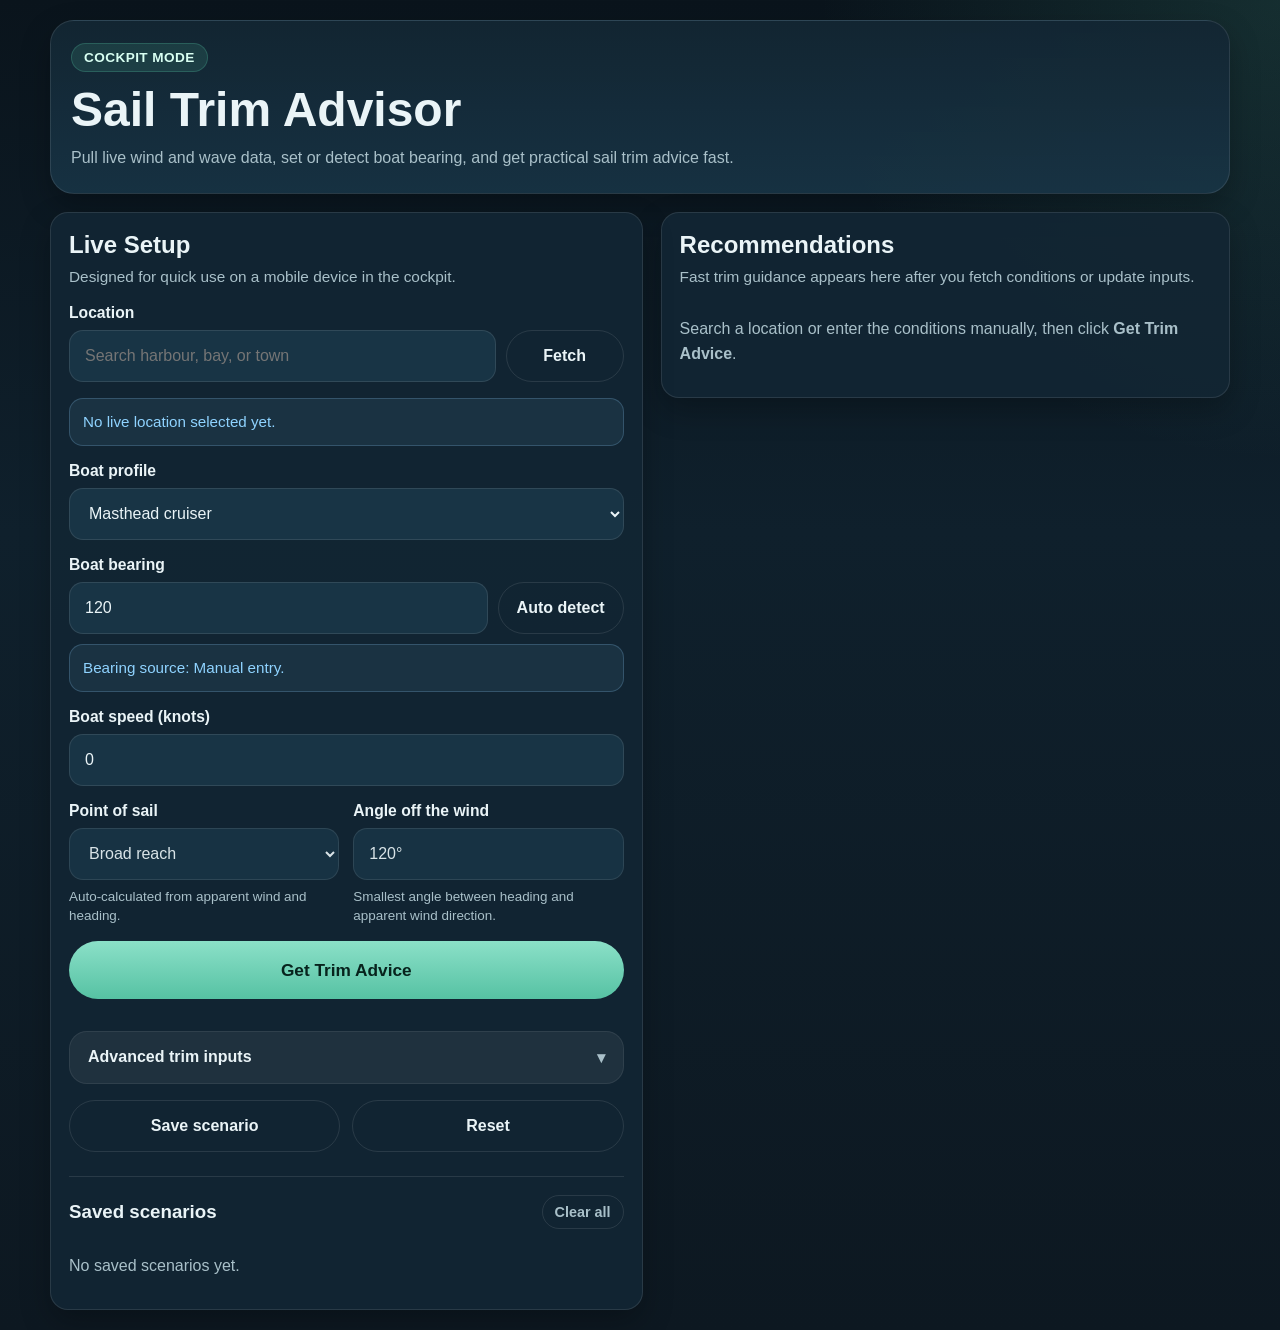
==== commit 132e48e4: "UI Updates" ====
--- a/index.html
+++ b/index.html
@@ -72,6 +72,11 @@
               </div>
             </div>
 
+            <div class="field">
+              <label for="boatSpeed">Boat speed (knots)</label>
+              <input id="boatSpeed" type="number" min="0" max="20" step="0.1" value="0" />
+            </div>
+
             <div class="quick-read-grid">
               <div class="field">
                 <label for="pointOfSail">Point of sail</label>
@@ -83,13 +88,13 @@
                   <option value="broad_reach">Broad reach</option>
                   <option value="run">Run</option>
                 </select>
-                <div class="auto-field-note">Auto-calculated from boat and wind bearing.</div>
+                <div class="auto-field-note">Auto-calculated from apparent wind and heading.</div>
               </div>
 
               <div class="field">
                 <label for="pointOfSailAngle">Angle off the wind</label>
                 <input id="pointOfSailAngle" type="text" value="--" disabled />
-                <div class="auto-field-note">Smallest angle between heading and wind direction.</div>
+                <div class="auto-field-note">Smallest angle between heading and apparent wind direction.</div>
               </div>
             </div>
 
@@ -109,37 +114,28 @@
 
                 <div class="live-conditions-grid cockpit-live-grid">
                   <div class="mini-card live-key-card">
-                    <div class="label">Steady wind</div>
-                    <div id="liveWindSpeed" class="value big-value">--</div>
-                  </div>
-
-                  <div class="mini-card live-key-card">
-                    <div class="label">Gusts</div>
-                    <div id="liveGustSpeed" class="value big-value">--</div>
-                  </div>
-
-                  <div class="mini-card live-key-card">
-                    <div class="label">Wind direction</div>
-                    <div id="liveWindDirection" class="value">--</div>
-                  </div>
-
-                  <div class="mini-card live-key-card">
-                    <div class="label">Wave height</div>
+                    <div class="label">True wind</div>
+                    <div id="liveTrueWindSpeed" class="value big-value">--</div>
+                    <div id="liveTrueWindDirection" class="mini-subvalue">--</div>
+                    <div id="liveGustSpeed" class="mini-subvalue">Gusts: --</div>
+                  </div>
+
+                  <div class="mini-card live-key-card">
+                    <div class="label">Apparent wind</div>
+                    <div id="liveApparentWindSpeed" class="value big-value">--</div>
+                    <div id="liveApparentWindDirection" class="mini-subvalue">--</div>
+                    <div id="liveApparentWindAngle" class="mini-subvalue">--</div>
+                  </div>
+
+                  <div class="mini-card live-key-card">
+                    <div class="label">Waves</div>
                     <div id="liveWaveHeight" class="value big-value">--</div>
-                  </div>
-
-                  <div class="mini-card live-key-card">
-                    <div class="label">Wave direction</div>
-                    <div id="liveWaveDirection" class="value">--</div>
-                  </div>
-
-                  <div class="mini-card live-key-card">
-                    <div class="label">Sea state</div>
-                    <div id="liveSeaState" class="value">--</div>
-                  </div>
-
-                  <div class="mini-card live-key-card">
-                    <div class="label">Boat bearing</div>
+                    <div id="liveWaveDirection" class="mini-subvalue">--</div>
+                    <div id="liveSeaState" class="mini-subvalue">--</div>
+                  </div>
+
+                  <div class="mini-card live-key-card">
+                    <div class="label">Boat</div>
                     <div id="liveBoatBearing" class="value">--</div>
                     <div id="liveBearingSource" class="mini-subvalue">Source: --</div>
                   </div>
@@ -147,11 +143,7 @@
                   <div class="mini-card live-key-card">
                     <div class="label">Sea relationship</div>
                     <div id="liveSeaRelationship" class="value">--</div>
-                  </div>
-
-                  <div class="mini-card live-key-card">
-                    <div class="label">Sea on boat</div>
-                    <div id="liveSeaAngle" class="value">--</div>
+                    <div id="liveSeaAngle" class="mini-subvalue">--</div>
                   </div>
 
                   <div class="mini-card compass-card">
